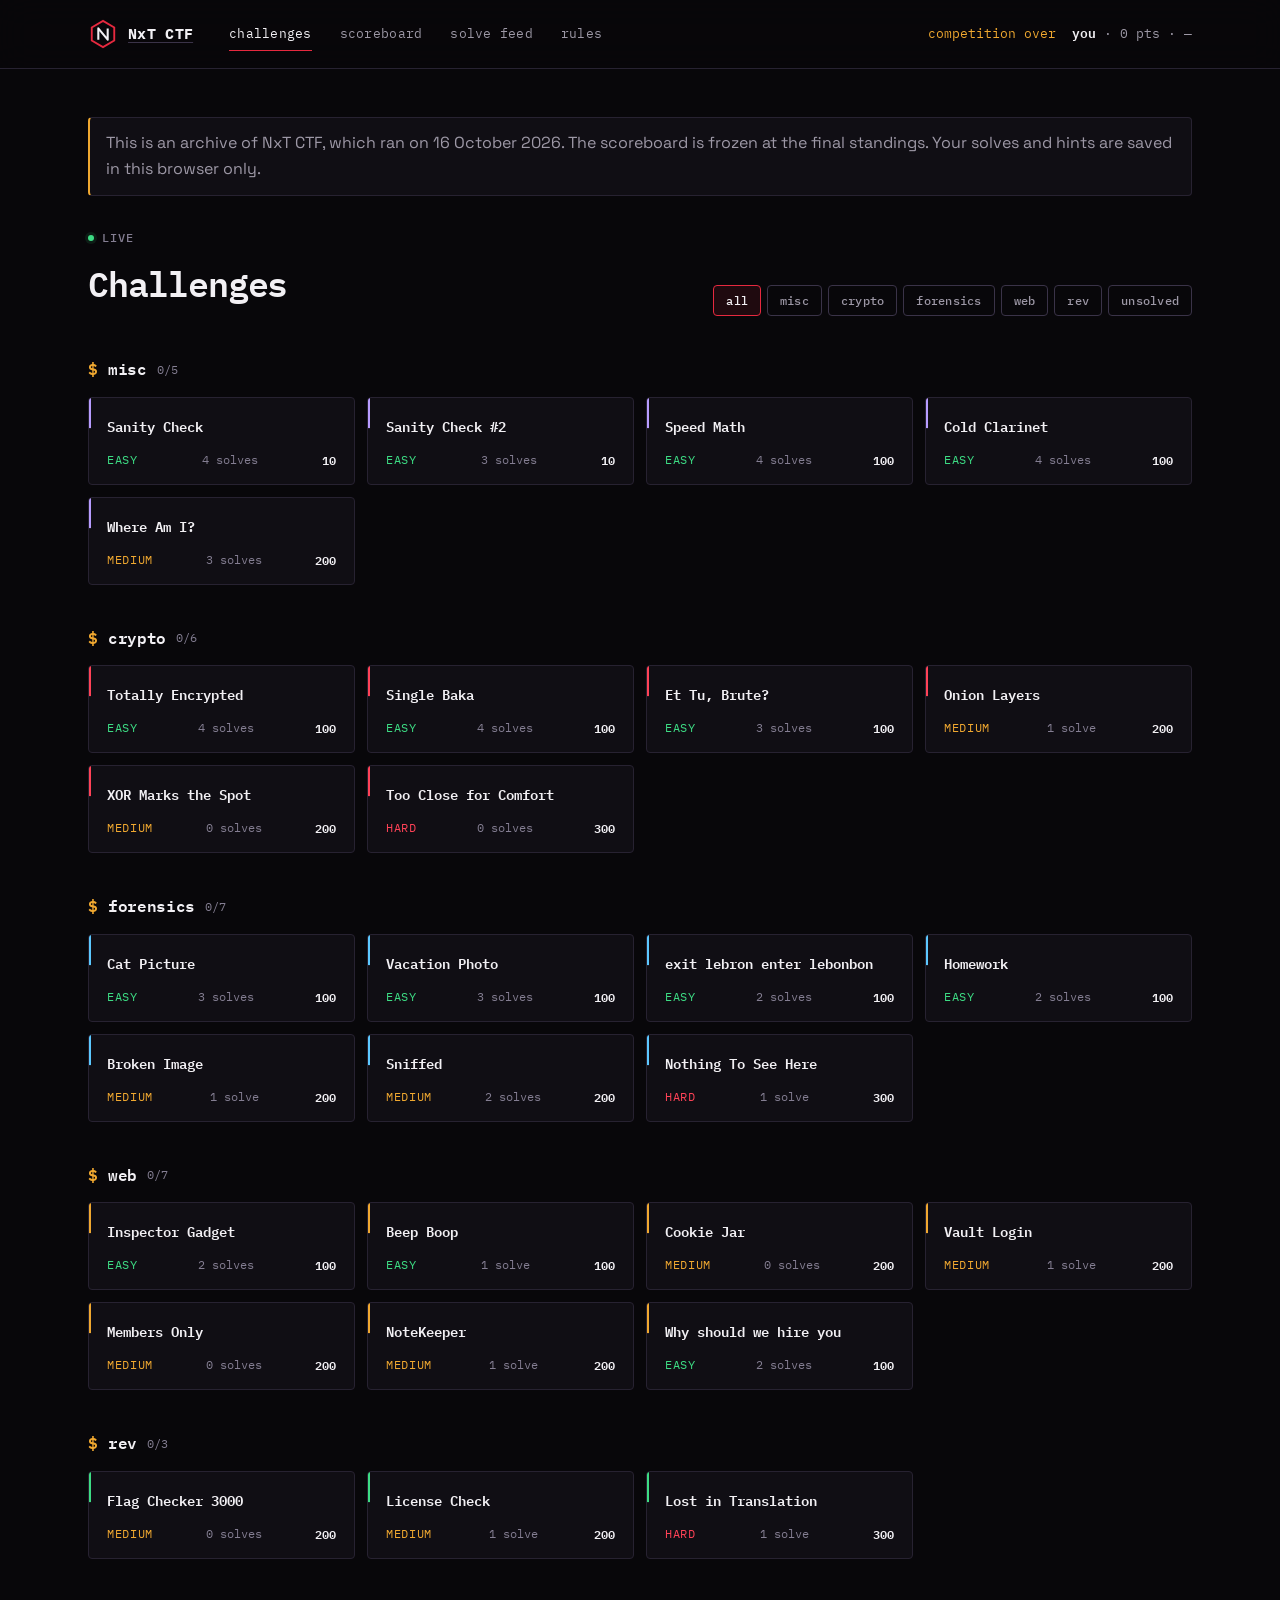
==== index.html @ 0be7c72e "NxT CTF 2026 archive" ====
<!doctype html>
<html lang="en">
<head>
  <meta charset="utf-8">
  <meta name="viewport" content="width=device-width, initial-scale=1">
  <title>NxT CTF</title>
  <meta name="theme-color" content="#08070a">
  <link rel="icon" href="data:image/svg+xml,%3Csvg xmlns='http://www.w3.org/2000/svg' viewBox='0 0 32 32'%3E%3Cpath d='M16 2l12 7v14l-12 7L4 23V9z' fill='%2308070a' stroke='%23e6293f' stroke-width='2'/%3E%3Cpath d='M11 22V10l10 12V10' fill='none' stroke='%23f2f0f4' stroke-width='2.2' stroke-linejoin='round'/%3E%3C/svg%3E">
  <link rel="preconnect" href="https://fonts.googleapis.com">
  <link rel="preconnect" href="https://fonts.gstatic.com" crossorigin>
  <link rel="stylesheet" href="https://fonts.googleapis.com/css2?family=IBM+Plex+Mono:wght@400;500;600;700&family=Space+Grotesk:wght@400;500;600&display=swap">
  <link rel="stylesheet" href="style.css">
  <style>#logout { display: none; } .archive-banner { margin: 0 0 32px; }</style>
</head>
<body>
  <header class="topbar">
    <div class="topbar-inner">
      <a class="brand" href="#challenges" aria-label="Challenges">
        <svg viewBox="0 0 32 32" aria-hidden="true"><path d="M16 2l12 7v14l-12 7L4 23V9z" fill="#08070a" stroke="#e6293f" stroke-width="2"/><path d="M11 22V10l10 12V10" fill="none" stroke="#f2f0f4" stroke-width="2.2" stroke-linejoin="round"/></svg>
        <span id="comp-name">NxT CTF</span>
      </a>
      <nav id="nav">
        <a href="#challenges" data-tab="challenges">challenges</a>
        <a href="#scoreboard" data-tab="scoreboard">scoreboard</a>
        <a href="#feed" data-tab="feed">solve feed</a>
        <a href="#rules" data-tab="rules">rules</a>
      </nav>
      <div class="right">
        <span id="timer" class="timer"></span>
        <span id="me" class="me"></span>
      </div>
    </div>
  </header>

  <main>
    <p class="banner archive-banner">This is an archive of NxT CTF, which ran on 16 October 2026. The scoreboard is frozen at the final standings. Your solves and hints are saved in this browser only.</p>
    <!-- Auth -->
    <section id="view-auth" class="view auth" hidden>
      <div class="card auth-card">
        <p class="eyebrow"><span class="dot"></span>Registration</p>
        <h1>Join the competition</h1>
        <p class="muted">Pick a player name and password. You'll use them to log back in.</p>
        <form id="auth-form">
          <label>Player name <input name="name" required minlength="2" maxlength="24" autocomplete="username"></label>
          <label>Password <input name="password" type="password" required minlength="6" autocomplete="current-password"></label>
          <label id="join-code-row" hidden>Join code <input name="joinCode" autocomplete="off"></label>
          <p id="auth-error" class="error"></p>
          <div class="row">
            <button type="submit" data-mode="register" class="primary">Register</button>
            <button type="submit" data-mode="login">Log in</button>
          </div>
        </form>
      </div>
    </section>

    <!-- Challenges -->
    <section id="view-challenges" class="view" hidden>
      <div class="section-head">
        <div>
          <p class="eyebrow"><span class="dot"></span>Live</p>
          <h1>Challenges</h1>
        </div>
        <div class="filters" id="filters"></div>
      </div>
      <p id="chal-banner" class="banner" hidden></p>
      <div id="chal-board"></div>
    </section>

    <!-- Scoreboard -->
    <section id="view-scoreboard" class="view" hidden>
      <p class="eyebrow"><span class="dot"></span>Standings</p>
      <h1>Scoreboard</h1>
      <div class="card chart-card"><div id="chart"></div><div id="legend" class="legend"></div></div>
      <div class="card">
        <table class="board">
          <thead><tr><th>#</th><th>Player</th><th class="num">Solves</th><th class="num">Score</th></tr></thead>
          <tbody id="board-body"></tbody>
        </table>
      </div>
    </section>

    <!-- Feed -->
    <section id="view-feed" class="view" hidden>
      <p class="eyebrow"><span class="dot"></span>Activity</p>
      <h1>Solve feed</h1>
      <ul id="feed-list" class="feed card"></ul>
    </section>

    <!-- Rules -->
    <section id="view-rules" class="view" hidden>
      <p class="eyebrow"><span class="dot"></span>Briefing</p>
      <h1>Rules &amp; getting started</h1>
      <div class="card prose">
        <h2>How it works</h2>
        <ul>
          <li>Each challenge hides a <b>flag</b>. Find it, paste it in, score points.</li>
          <li>Flags look like <code>NxT{some_text_here}</code>. Submit the whole thing, braces included.</li>
          <li>Flags are case-sensitive unless a challenge says otherwise.</li>
          <li>Hints are free and only you see them. Use them when you're stuck. That's how you learn.</li>
          <li>Ties are broken by who reached the score first.</li>
        </ul>
        <h2>No AI</h2>
        <p>This is a beginner comp. The point is for <i>you</i> to learn how this stuff works, so AI is off the table for the whole 2 hours.</p>
        <ul>
          <li>No chatbots or AI assistants: ChatGPT, Claude, Gemini, Copilot, DeepSeek, Perplexity, Grok, Meta AI, or anything like them.</li>
          <li>No AI built into other tools either: AI code completion in your editor, AI browser sidebars, AI "explain this" buttons, AI image analysis.</li>
          <li>Don't paste challenge text, files, code or screenshots into any AI, and don't ask AI to write a script for you.</li>
          <li>Search engines are fine, but skip the AI summary at the top (Google AI Overviews, Bing Copilot answers) and read real pages instead.</li>
          <li>Not sure if a tool counts? Ask an organizer <b>before</b> you use it.</li>
        </ul>
        <h2>What you <i>can</i> use</h2>
        <ul>
          <li>Search engines, documentation, Stack Overflow, Wikipedia, YouTube tutorials.</li>
          <li>Writeups from <b>other</b> CTFs, to learn a technique you haven't seen before.</li>
          <li>Normal (non-AI) tools like the ones listed below, plus scripts you write yourself.</li>
          <li>The hints. They're free, so use them.</li>
          <li>Organizers. Ask us if you're stuck or think a challenge is broken. We'll nudge, not solve.</li>
        </ul>
        <h2>Play fair</h2>
        <ul>
          <li>Solo play. One account per person, and don't log in to anyone else's.</li>
          <li>Don't share flags, answers or step-by-step help with other players during the comp. Swapping techniques after it ends is encouraged.</li>
          <li>Only attack the challenge pages under <code>/chal/</code>. Leave the scoreboard, the login and the server itself alone.</li>
          <li>No automated scanners or flooding (sqlmap, dirbuster, gobuster, nikto, DoS). None of the challenges need them.</li>
          <li>Don't brute-force the flag box. It's rate limited anyway.</li>
          <li>Found a bug that gives you flags you didn't earn? Tell an organizer instead of using it.</li>
        </ul>
        <h2>If you break the rules</h2>
        <ul>
          <li>Organizers can see every submission. Suspicious solves may get a "walk us through it" question.</li>
          <li>Breaking the rules gets your solves removed or gets you hidden from the scoreboard. Organizer decisions are final.</li>
          <li>Honestly, the only person you'd be cheating is yourself. A 300-point flag you didn't understand teaches you nothing.</li>
        </ul>
        <h2>Useful tools</h2>
        <ul>
          <li><a href="https://gchq.github.io/CyberChef/" target="_blank" rel="noopener">CyberChef</a>: decoding, encoding and data wrangling in the browser</li>
          <li>Your browser's <b>DevTools</b> (F12): view source, network, cookies</li>
          <li><a href="https://www.wireshark.org/" target="_blank" rel="noopener">Wireshark</a>: opening <code>.pcap</code> network captures</li>
          <li><a href="https://exiftool.org/" target="_blank" rel="noopener">exiftool</a>, <code>strings</code>, <code>file</code>, a hex editor (<a href="https://hexed.it/" target="_blank" rel="noopener">hexed.it</a>)</li>
          <li><a href="https://www.aperisolve.com/" target="_blank" rel="noopener">Aperi'Solve</a>: image steganography checks</li>
          <li><code>curl</code> for sending hand-crafted web requests (built into Windows 10+, macOS and Linux)</li>
          <li>Python 3 for scripting anything</li>
        </ul>
        <h2>Sanity check</h2>
        <p>You read the rules! Here's a free flag for the <b>Sanity Check</b> challenge:</p>
        <p class="flag-box"><code>NxT{welcome_to_the_arena}</code></p>
      </div>
    </section>

    <!-- Admin -->
    <section id="view-admin" class="view" hidden>
      <p class="eyebrow"><span class="dot"></span>Restricted</p>
      <h1>Admin</h1>
      <form id="admin-login" class="card row">
        <input id="admin-token" type="password" placeholder="Admin token from config.json" autocomplete="off">
        <button class="primary">Open</button>
        <p id="admin-error" class="error"></p>
      </form>
      <div id="admin-body"></div>
    </section>
  </main>

  <!-- Challenge modal -->
  <dialog id="modal">
    <form method="dialog" class="modal-close"><button aria-label="Close">✕</button></form>
    <div id="modal-body"></div>
  </dialog>

  <div id="toasts" class="toasts"></div>

  <script src="data.js"></script>
  <script src="archive-api.js"></script>
  <script src="app.js"></script>
  <script src="archive-ui.js"></script>
</body>
</html>
---- style.css ----
/* NxT CTF: shares its look with the NXT_CTFS team site (void black, signal red,
   Space Grotesk body, IBM Plex Mono for everything technical). */

:root {
  --void: #08070a;
  --panel: #100e14;
  --panel-2: #17141c;
  --wire: #272231;
  --wire-strong: #3a3348;

  --ink: #f2f0f4;
  --ink-2: #9d98a6;
  --ink-3: #847e92;

  --sig: #e6293f;
  --sig-hot: #ff4257;
  --sig-soft: rgba(230, 41, 63, 0.1);
  --sig-line: rgba(230, 41, 63, 0.28);

  --amber: #f0a830;
  --phos: #3ddc84;
  --phos-soft: rgba(61, 220, 132, 0.1);
  --phos-line: rgba(61, 220, 132, 0.28);

  --cat-misc: #b79cff;
  --cat-crypto: #ff4257;
  --cat-forensics: #5cc8ff;
  --cat-web: #f0a830;
  --cat-rev: #3ddc84;

  --radius: 4px;
  --nav-h: 68px;
  --ease: cubic-bezier(0.16, 1, 0.3, 1);
  --mono: "IBM Plex Mono", ui-monospace, SFMono-Regular, Menlo, Consolas, monospace;
  --sans: "Space Grotesk", -apple-system, BlinkMacSystemFont, "Segoe UI", sans-serif;
  color-scheme: dark;
}

*, *::before, *::after { box-sizing: border-box; }

html {
  scrollbar-color: var(--wire-strong) var(--void);
  scrollbar-width: thin;
  scroll-behavior: smooth;
}
::-webkit-scrollbar { width: 12px; height: 12px; }
::-webkit-scrollbar-track { background: var(--void); border-left: 1px solid var(--wire); }
::-webkit-scrollbar-thumb { background: var(--wire-strong); border: 3px solid var(--void); }
::-webkit-scrollbar-thumb:hover { background: var(--sig); }

body {
  margin: 0;
  min-height: 100vh;
  background: var(--void);
  color: var(--ink);
  font-family: var(--sans);
  font-size: 16px;
  line-height: 1.65;
  -webkit-font-smoothing: antialiased;
  overflow-x: hidden;
}

a { color: var(--ink); text-decoration-color: var(--wire-strong); text-underline-offset: 3px; transition: color .2s ease, text-decoration-color .2s ease; }
a:hover { color: var(--sig-hot); text-decoration-color: var(--sig); }
img { max-width: 100%; display: block; }
:focus-visible { outline: 2px solid var(--sig); outline-offset: 3px; border-radius: var(--radius); }
[hidden] { display: none !important; }

h1, h2, h3 { font-family: var(--mono); font-weight: 600; letter-spacing: -0.02em; line-height: 1.15; margin: 0; }
h1 { font-size: clamp(1.7rem, 4vw, 2.2rem); letter-spacing: -0.03em; line-height: 1.1; margin-bottom: 14px; }
h2 { font-size: 1.15rem; margin: 28px 0 10px; }

code {
  font-family: var(--mono);
  font-size: .88em;
  background: var(--panel-2);
  border: 1px solid var(--wire);
  padding: 1px 6px;
  border-radius: var(--radius);
}

.muted { color: var(--ink-2); }
.error { color: var(--sig-hot); min-height: 1.3em; margin: 6px 0; font-size: .92em; }

.eyebrow {
  display: flex;
  align-items: center;
  gap: 8px;
  margin: 0 0 16px;
  font-family: var(--mono);
  font-size: 12px;
  font-weight: 500;
  letter-spacing: .08em;
  text-transform: uppercase;
  color: var(--ink-3);
}
.eyebrow .dot { width: 6px; height: 6px; border-radius: 50%; background: var(--phos); box-shadow: 0 0 0 3px var(--phos-soft); }
.lede { color: var(--ink-2); max-width: 60ch; margin: 0 0 32px; }

/* Buttons + inputs */
button, input {
  font: inherit;
  font-family: var(--mono);
  font-size: 13px;
  color: var(--ink);
  background: var(--panel-2);
  border: 1px solid var(--wire-strong);
  border-radius: var(--radius);
  padding: 11px 16px;
}
input { width: 100%; background: var(--void); transition: border-color .2s ease; }
input::placeholder { color: var(--ink-3); }
input:hover { border-color: var(--ink-3); }
input:focus { outline: none; border-color: var(--sig); box-shadow: 0 0 0 3px var(--sig-soft); }

button {
  cursor: pointer;
  font-weight: 600;
  letter-spacing: .02em;
  transition: transform .15s ease, background .2s ease, border-color .2s ease;
}
button:hover { border-color: var(--sig); background: var(--sig-soft); }
button:active { transform: translateY(1px); }
button.primary { background: var(--sig); border-color: var(--sig); color: #fff; }
button.primary:hover { background: var(--sig-hot); border-color: var(--sig-hot); }
button:disabled { opacity: .5; cursor: default; }
.row { display: flex; gap: 10px; align-items: center; flex-wrap: wrap; }

/* Nav */
.topbar {
  position: sticky; top: 0; z-index: 20;
  background: rgba(8, 7, 10, .88);
  backdrop-filter: blur(16px) saturate(150%);
  -webkit-backdrop-filter: blur(16px) saturate(150%);
  border-bottom: 1px solid var(--wire);
}
.topbar-inner {
  max-width: 1200px; margin: 0 auto; padding: 0 48px;
  min-height: var(--nav-h);
  display: flex; align-items: center; gap: 36px; flex-wrap: wrap;
}
.brand { display: flex; align-items: center; gap: 10px; font-family: var(--mono); font-weight: 700; font-size: 15px; letter-spacing: .02em; white-space: nowrap; }
.brand svg { width: 30px; height: 30px; transition: transform .4s var(--ease); }
.brand:hover svg { transform: rotate(-12deg) scale(1.06); }

nav { display: flex; gap: 28px; flex-wrap: wrap; }
nav a {
  position: relative;
  font-family: var(--mono); font-size: 13px; letter-spacing: .02em;
  color: var(--ink-2); text-decoration: none; padding: 4px 0;
}
nav a::after {
  content: ""; position: absolute; left: 0; bottom: -2px; width: 100%; height: 1px;
  background: var(--sig); transform: scaleX(0); transform-origin: left;
  transition: transform .28s var(--ease);
}
nav a:hover { color: var(--ink); }
nav a:hover::after, nav a.active::after { transform: scaleX(1); }
nav a.active { color: var(--ink); }

.right { margin-left: auto; display: flex; gap: 16px; align-items: center; font-family: var(--mono); font-size: 13px; }
.timer { color: var(--amber); }
.me { color: var(--ink-2); }
.me b { color: var(--ink); font-weight: 600; }
.me button { padding: 5px 10px; font-size: 12px; margin-left: 10px; }
.me a { color: var(--ink-2); }

main { max-width: 1200px; margin: 0 auto; padding: 48px 48px 96px; }

.card {
  background: var(--panel);
  border: 1px solid var(--wire);
  border-radius: var(--radius);
  padding: 24px;
  margin-bottom: 16px;
}

/* Auth */
.auth { display: grid; place-items: center; min-height: 60vh; }
.auth-card { width: 100%; max-width: 420px; }
.auth-card label { display: block; margin: 16px 0; color: var(--ink-3); font-family: var(--mono); font-size: 11.5px; letter-spacing: .08em; text-transform: uppercase; }
.auth-card label input { margin-top: 6px; text-transform: none; letter-spacing: 0; }

/* Challenges */
.section-head { display: flex; justify-content: space-between; align-items: flex-end; gap: 16px; flex-wrap: wrap; margin-bottom: 8px; }
.filters { display: flex; gap: 6px; flex-wrap: wrap; }
.filters button { padding: 5px 12px; font-size: 12px; font-weight: 500; color: var(--ink-2); background: transparent; }
.filters button.active { color: var(--ink); border-color: var(--sig); background: var(--sig-soft); }
.banner { background: var(--panel); border: 1px solid var(--wire); border-left: 2px solid var(--amber); padding: 12px 16px; border-radius: var(--radius); color: var(--ink-2); }

.category { margin: 40px 0 14px; display: flex; align-items: center; gap: 10px; font-family: var(--mono); }
.category .prompt { color: var(--amber); font-weight: 600; }
.category h2 { margin: 0; font-size: 1rem; font-weight: 600; }
.category .count { color: var(--ink-3); font-size: 12px; }
.category .dot { margin-left: 2px; }
.grid { display: grid; grid-template-columns: repeat(auto-fill, minmax(230px, 1fr)); gap: 12px; }

.chal {
  position: relative;
  text-align: left;
  background: var(--panel);
  border: 1px solid var(--wire);
  border-radius: var(--radius);
  padding: 16px 18px 14px;
  font-family: var(--sans);
  font-weight: 400;
  letter-spacing: 0;
  overflow: hidden;
  transition: transform .25s var(--ease), border-color .2s ease, background .2s ease;
}
.chal::before {
  content: ""; position: absolute; left: 0; top: 0; bottom: 0; width: 2px;
  background: var(--cat, var(--sig));
  transform: scaleY(.35); transform-origin: top;
  transition: transform .3s var(--ease);
}
.chal:hover { transform: translateY(-2px); border-color: var(--wire-strong); background: var(--panel-2); }
.chal:hover::before { transform: scaleY(1); }
.chal .name { display: block; font-family: var(--mono); font-size: 14px; font-weight: 600; margin-bottom: 14px; color: var(--ink); }
.chal .meta { display: flex; justify-content: space-between; gap: 8px; font-family: var(--mono); font-size: 11.5px; color: var(--ink-3); }
.chal .pts { color: var(--ink); font-weight: 600; }
.chal.solved { border-color: var(--phos-line); background: linear-gradient(135deg, var(--phos-soft), var(--panel) 65%); }
.chal.solved::before { transform: scaleY(1); background: var(--phos); }
.chal.solved::after { content: "solved"; position: absolute; top: 12px; right: 14px; font-family: var(--mono); font-size: 10.5px; letter-spacing: .08em; text-transform: uppercase; color: var(--phos); }

.diff { text-transform: uppercase; letter-spacing: .06em; }
.diff.easy { color: var(--phos); }
.diff.medium { color: var(--amber); }
.diff.hard { color: var(--sig-hot); }

.cat-misc { --cat: var(--cat-misc); }
.cat-crypto { --cat: var(--cat-crypto); }
.cat-forensics { --cat: var(--cat-forensics); }
.cat-web { --cat: var(--cat-web); }
.cat-rev { --cat: var(--cat-rev); }
.dot { width: 8px; height: 8px; border-radius: 50%; background: var(--cat); display: inline-block; }

/* Modal */
dialog {
  width: min(660px, calc(100vw - 32px));
  max-height: calc(100vh - 64px);
  margin: auto;
  background: var(--panel);
  color: var(--ink);
  border: 1px solid var(--wire-strong);
  border-top: 2px solid var(--cat, var(--sig));
  border-radius: var(--radius);
  padding: 28px;
}
dialog::backdrop { background: rgba(8, 7, 10, .78); backdrop-filter: blur(4px); }
dialog[open] { animation: pop .3s var(--ease); }
@keyframes pop { from { opacity: 0; transform: translateY(8px) scale(.985); } }
.modal-close { position: absolute; top: 12px; right: 12px; margin: 0; }
.modal-close button { background: none; border: 0; color: var(--ink-3); font-size: 1rem; padding: 4px 8px; }
.modal-close button:hover { color: var(--ink); background: none; }
.modal-head h2 { margin: 0 0 8px; font-size: 1.35rem; padding-right: 28px; }
.modal-head .meta { color: var(--ink-3); font-family: var(--mono); font-size: 12px; display: flex; gap: 14px; flex-wrap: wrap; text-transform: uppercase; letter-spacing: .06em; }
.desc { margin: 20px 0; white-space: pre-wrap; overflow-wrap: anywhere; color: var(--ink-2); }
.desc code { white-space: pre-wrap; color: var(--ink); }
.files { display: flex; gap: 8px; flex-wrap: wrap; margin: 16px 0; }
.files a { background: var(--void); border: 1px solid var(--wire-strong); padding: 8px 14px; border-radius: var(--radius); text-decoration: none; font-family: var(--mono); font-size: 12.5px; }
.files a::before { content: "↓ "; color: var(--sig); }
.files a:hover { border-color: var(--sig); background: var(--sig-soft); color: var(--ink); }
.hints { margin: 18px 0; }
.hint { background: var(--void); border: 1px solid var(--wire); border-left: 2px solid var(--amber); padding: 10px 14px; border-radius: var(--radius); margin: 8px 0; white-space: pre-wrap; color: var(--ink-2); font-size: .95em; }
.hint b { font-family: var(--mono); color: var(--amber); font-weight: 600; }
.hints button { font-size: 12px; padding: 8px 14px; }
.submit-row { display: flex; gap: 8px; margin-top: 20px; }
.submit-row input { flex: 1; }
.result { margin: 10px 0 0; min-height: 1.4em; font-family: var(--mono); font-size: 13px; font-weight: 600; }
.result.ok { color: var(--phos); }
.result.bad { color: var(--sig-hot); }
.shake { animation: shake .3s; }
@keyframes shake { 25% { transform: translateX(-6px); } 75% { transform: translateX(6px); } }

/* Scoreboard */
.chart-card { padding: 20px 16px 12px; }
#chart svg { width: 100%; height: auto; display: block; }
#chart text { font-family: var(--mono); }
.legend { display: flex; flex-wrap: wrap; gap: 6px 18px; padding: 10px 8px 4px; font-family: var(--mono); font-size: 12px; color: var(--ink-2); }
.legend span { display: inline-flex; align-items: center; gap: 8px; }
.legend i { width: 14px; height: 2px; display: inline-block; }
table.board { width: 100%; border-collapse: collapse; }
.board th, .board td { padding: 12px 14px; text-align: left; border-bottom: 1px solid var(--wire); }
.board th { color: var(--ink-3); font-family: var(--mono); font-weight: 500; font-size: 11.5px; letter-spacing: .1em; text-transform: uppercase; }
.board tr:last-child td { border-bottom: 0; }
.board .num { text-align: right; font-family: var(--mono); }
.board tr.mine td { background: var(--sig-soft); }
.board td.rank { font-family: var(--mono); color: var(--ink-3); width: 56px; }
.board tr:nth-child(1) td.rank { color: var(--amber); }
.empty { color: var(--ink-3); text-align: center; padding: 28px; font-family: var(--mono); font-size: 13px; }

/* Feed */
.feed { list-style: none; padding: 8px 24px; }
.feed li { padding: 12px 0; border-bottom: 1px solid var(--wire); display: flex; gap: 16px; align-items: baseline; }
.feed li:last-child { border-bottom: 0; }
.feed time { color: var(--ink-3); font-family: var(--mono); font-size: 12px; min-width: 72px; }
.feed .blood { color: var(--sig-hot); font-family: var(--mono); font-size: 12px; font-weight: 700; letter-spacing: .06em; }

/* Rules */
.prose h2:first-child { margin-top: 0; }
.prose ul { padding-left: 20px; color: var(--ink-2); }
.prose li { margin: 6px 0; }
.prose li::marker { color: var(--sig); }
.prose b { color: var(--ink); font-weight: 600; }
.flag-box code { display: inline-block; font-size: 1rem; padding: 10px 14px; color: var(--phos); border-color: var(--phos-line); background: var(--phos-soft); }

/* Admin */
.admin-grid { display: grid; grid-template-columns: 1fr 1fr; gap: 16px; }
.admin-grid .card { overflow: auto; max-height: 480px; margin: 0; }
.admin-grid h2 { margin-top: 0; }
.admin-table { width: 100%; border-collapse: collapse; font-size: .88em; }
.admin-table td, .admin-table th { padding: 8px 10px; border-bottom: 1px solid var(--wire); text-align: left; vertical-align: top; }
.admin-table th { color: var(--ink-3); font-family: var(--mono); font-weight: 500; font-size: 11px; letter-spacing: .1em; text-transform: uppercase; position: sticky; top: -24px; background: var(--panel); }
.admin-table code { word-break: break-all; }
.admin-table .bad { color: var(--sig-hot); }
.admin-table .ok { color: var(--phos); }
.admin-table button { padding: 3px 9px; font-size: 11.5px; }

/* Toasts */
.toasts { position: fixed; bottom: 20px; right: 20px; display: flex; flex-direction: column; gap: 8px; z-index: 50; }
.toast {
  background: var(--panel-2);
  border: 1px solid var(--wire-strong);
  border-left: 2px solid var(--phos);
  padding: 12px 16px;
  border-radius: var(--radius);
  max-width: 340px;
  font-size: 14px;
  box-shadow: 0 16px 40px rgba(0, 0, 0, .55);
  animation: slide-in .35s var(--ease);
}
.toast.blood { border-left-color: var(--sig); }
@keyframes slide-in { from { transform: translateX(24px); opacity: 0; } }

@media (max-width: 768px) {
  .topbar-inner { padding: 12px 24px; gap: 12px 24px; }
  main { padding: 32px 24px 72px; }
  .right { margin-left: 0; width: 100%; justify-content: space-between; }
  .admin-grid { grid-template-columns: 1fr; }
  .toasts { left: 16px; right: 16px; }
  nav { gap: 20px; }
}

@media (prefers-reduced-motion: reduce) {
  *, *::before, *::after { animation: none !important; transition: none !important; scroll-behavior: auto !important; }
}
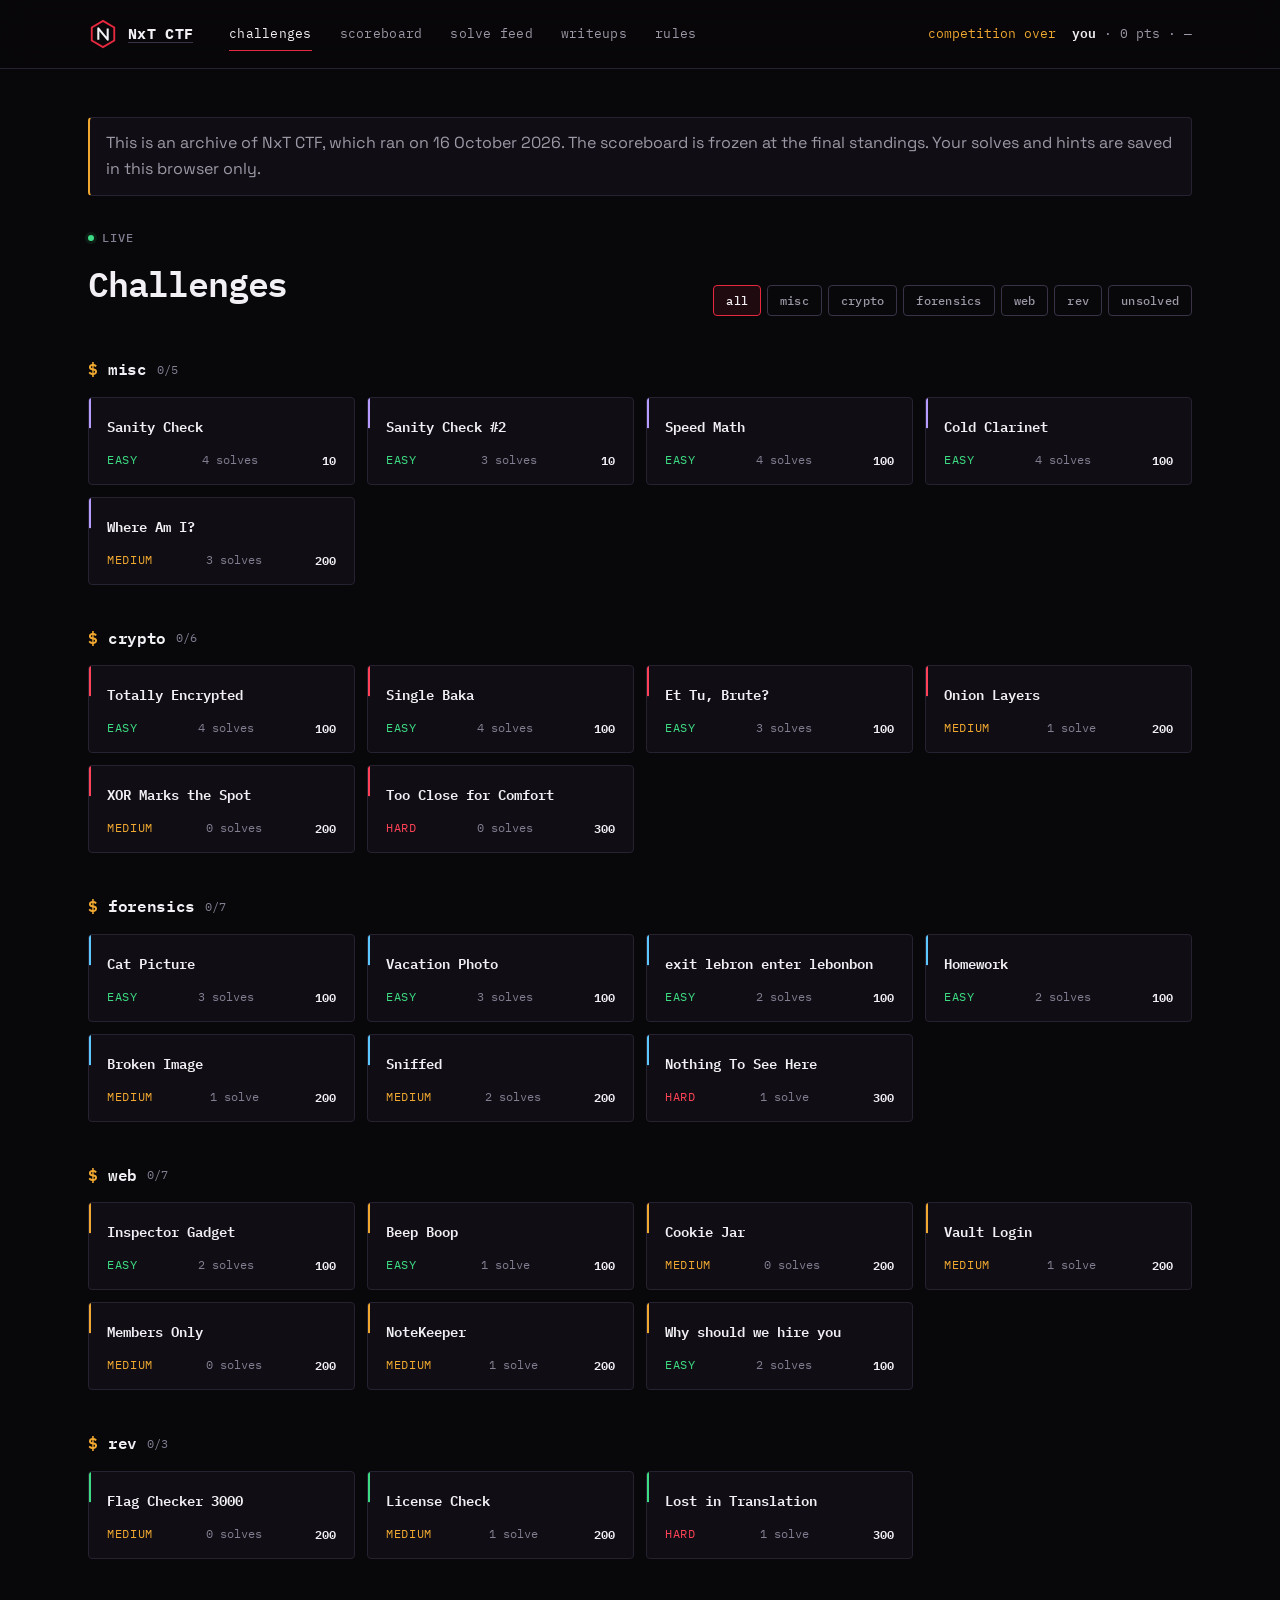
==== commit 82179e16: "Add writeups tab" ====
--- a/index.html
+++ b/index.html
@@ -10,7 +10,7 @@
   <link rel="preconnect" href="https://fonts.gstatic.com" crossorigin>
   <link rel="stylesheet" href="https://fonts.googleapis.com/css2?family=IBM+Plex+Mono:wght@400;500;600;700&family=Space+Grotesk:wght@400;500;600&display=swap">
   <link rel="stylesheet" href="style.css">
-  <style>#logout { display: none; } .archive-banner { margin: 0 0 32px; }</style>
+  <link rel="stylesheet" href="archive.css">
 </head>
 <body>
   <header class="topbar">
@@ -23,6 +23,7 @@
         <a href="#challenges" data-tab="challenges">challenges</a>
         <a href="#scoreboard" data-tab="scoreboard">scoreboard</a>
         <a href="#feed" data-tab="feed">solve feed</a>
+        <a href="#writeups" data-tab="writeups">writeups</a>
         <a href="#rules" data-tab="rules">rules</a>
       </nav>
       <div class="right">
@@ -147,6 +148,558 @@
       </div>
     </section>
 
+    <!-- Writeups (archive only) -->
+    <section id="view-writeups" class="view" hidden>
+      <div class="section-head">
+        <div>
+          <p class="eyebrow"><span class="dot"></span>Debrief</p>
+          <h1>Writeups</h1>
+        </div>
+        <div class="filters" id="wu-filters"><button data-filter="all">all</button><button data-filter="misc">misc</button><button data-filter="crypto">crypto</button><button data-filter="forensics">forensics</button><button data-filter="web">web</button><button data-filter="rev">rev</button></div>
+      </div>
+      <p class="lede">How each challenge was meant to be solved, with a no-code route and a script where it makes sense. Every card starts folded, so you won't spoil a challenge you're still working on.</p>
+      
+      <div class="wu-cat" data-cat="misc">
+        <div class="category cat-misc"><span class="prompt">$</span><h2>misc</h2><span class="count">5 writeups</span></div>
+        
+        
+        <details class="wu cat-misc" id="wu-misc-sanity" data-id="misc-sanity">
+          <summary>
+            <span class="name">Sanity Check</span>
+            <span class="tag">solved</span>
+            <span class="meta"><span class="diff easy">easy</span><span>4 solves</span><span class="pts">10</span></span>
+            <span class="toggle"></span>
+          </summary>
+          <div class="wu-body">
+            
+            <p><b>Flag:</b> <code>NxT{welcome_to_the_arena}</code></p>
+<p>The flag sits at the bottom of the Rules tab. The real lesson: <i>always read the rules and the challenge description carefully.</i> In real CTFs the rules tell you the flag format, what&#39;s in scope, and sometimes give away a free flag like this one.</p>
+          </div>
+        </details>
+        <details class="wu cat-misc" id="wu-misc-sanity-2" data-id="misc-sanity-2">
+          <summary>
+            <span class="name">Sanity Check #2</span>
+            <span class="tag">solved</span>
+            <span class="meta"><span class="diff easy">easy</span><span>3 solves</span><span class="pts">10</span></span>
+            <span class="toggle"></span>
+          </summary>
+          <div class="wu-body">
+            
+            <p><b>Flag:</b> <code>NxT{y0u_s33_m3_n0w_p0st3r_h4ck3r}</code></p>
+<p>The event poster in the Discord has the flag written in near-black text on the near-black background, just right of the big &quot;COMP&quot;. Turn your brightness up or bump the levels in any image editor and it pops out.</p>
+<p><b>Takeaway:</b> &quot;nothing there&quot; often means &quot;nothing there <i>at default contrast</i>&quot;. Always play with brightness/levels on image challenges.</p>
+          </div>
+        </details>
+        <details class="wu cat-misc" id="wu-misc-speed-math" data-id="misc-speed-math">
+          <summary>
+            <span class="name">Speed Math</span>
+            <span class="tag">solved</span>
+            <span class="meta"><span class="diff easy">easy</span><span>4 solves</span><span class="pts">100</span></span>
+            <span class="toggle"></span>
+          </summary>
+          <div class="wu-body">
+            <p class="banner"><b>Archive version:</b> the archived Speed Math runs in your browser, so the API and the scripts below only worked on the live comp server.</p>
+            <p><b>Flag:</b> <code>NxT{you_can_count_fast}</code></p>
+<p><b>What it teaches:</b> talking to an interactive service from a script. Lots of CTF challenges throw dozens of questions at you with a short timer, so you <i>have</i> to automate them.</p>
+<h3>By hand</h3>
+<p>Open the page, hit Start, and answer 5 questions with 15 seconds each. A calculator helps. Watch out for negative answers.</p>
+<h3>Look under the hood</h3>
+<p>DevTools → Network while you play shows the page is just calling two endpoints:</p>
+<ul><li><code>POST api/start</code> → <code>{&quot;round&quot;: 1, &quot;total&quot;: 5, &quot;question&quot;: &quot;96 * 78&quot;, &quot;timeLimit&quot;: 15}</code>, and sets a <code>mathsid</code> cookie</li><li><code>POST api/answer</code> with <code>{&quot;answer&quot;: 7488}</code> → the next question, an <code>error</code>, or finally <code>{&quot;flag&quot;: &quot;NxT{...}&quot;}</code></li></ul>
+<p>The <code>mathsid</code> cookie is how the server remembers <i>your</i> game. Lose the cookie and it has no idea which question you&#39;re answering.</p>
+<h3>With a script (the skill that actually matters)</h3>
+<pre><code>import requests
+
+URL = &quot;https://&lt;comp-link&gt;/chal/misc-speed-math/&quot;
+
+s = requests.Session()          # a Session keeps cookies between requests
+q = s.post(URL + &quot;api/start&quot;).json()
+while &quot;question&quot; in q:
+    print(q[&quot;question&quot;])
+    q = s.post(URL + &quot;api/answer&quot;, json={&quot;answer&quot;: eval(q[&quot;question&quot;])}).json()
+print(q)</code></pre>
+<p>(<code>pip install requests</code> if you don&#39;t have it.)</p>
+<p>The same idea with curl, saving and resending the cookie by hand:</p>
+<pre><code>curl -c jar.txt -X POST https://&lt;comp-link&gt;/chal/misc-speed-math/api/start
+curl -b jar.txt -c jar.txt -H &quot;Content-Type: application/json&quot; -d &#39;{&quot;answer&quot;: 7488}&#39; https://&lt;comp-link&gt;/chal/misc-speed-math/api/answer</code></pre>
+<blockquote><p>⚠️ <code>eval()</code> is fine here because we know exactly what the server sends. Never <code>eval()</code> untrusted input in real code.</p></blockquote>
+<p><b>Next step:</b> many CTFs serve challenges like this over raw TCP (<code>nc host port</code>) instead of HTTP. Same idea, different transport. Look up Python&#39;s <code>socket</code> module and the <code>pwntools</code> library.</p>
+          </div>
+        </details>
+        <details class="wu cat-misc" id="wu-misc-cold-clarinet" data-id="misc-cold-clarinet">
+          <summary>
+            <span class="name">Cold Clarinet</span>
+            <span class="tag">solved</span>
+            <span class="meta"><span class="diff easy">easy</span><span>4 solves</span><span class="pts">100</span></span>
+            <span class="toggle"></span>
+          </summary>
+          <div class="wu-body">
+            
+            <p><b>Flag:</b> <code>NxT{kai_brooks}</code></p>
+<p>Open the YouTube link and expand the description. It was uploaded through DistroKid, so YouTube auto-generates a credits block listing <b>Clarinet: Kai Brooks</b>. Format it as the challenge asks and you have <code>NxT{kai_brooks}</code>.</p>
+<p><b>Takeaway:</b> OSINT is mostly knowing where public info lives. Descriptions, credits, metadata and profile pages give away more than people expect.</p>
+          </div>
+        </details>
+        <details class="wu cat-misc" id="wu-misc-where-am-i" data-id="misc-where-am-i">
+          <summary>
+            <span class="name">Where Am I?</span>
+            <span class="tag">solved</span>
+            <span class="meta"><span class="diff medium">medium</span><span>3 solves</span><span class="pts">200</span></span>
+            <span class="toggle"></span>
+          </summary>
+          <div class="wu-body">
+            
+            <p><b>Flag:</b> <code>NxT{clementi_road}</code> (<code>NxT{clementi_rd}</code> is also accepted)</p>
+<p>The metadata has been stripped, so <code>exiftool</code> gives you nothing. You have to read the picture:</p>
+<ol><li><b>Country.</b> Cars drive on the left, the kerbs are painted in black-and-white stripes, the railings are green, and the street is lined with massive rain trees. That combination screams Singapore.</li><li><b>Narrow it down.</b> A wide multi-lane road with a planted divider, a signalised junction and dense greenery on both sides: a major arterial road through a leafy area, not a town centre.</li><li><b>Confirm.</b> Clementi Road runs from Bukit Timah down to the West Coast past NUS. Drop into Google Street View along it and match the trees, the railings and the junction layout.</li></ol>
+<p><b>Takeaway:</b> geolocation is about stacking small clues (driving side, road markings, kerbs, vegetation, street furniture) until only one place fits.</p>
+          </div>
+        </details>
+      </div>
+      <div class="wu-cat" data-cat="crypto">
+        <div class="category cat-crypto"><span class="prompt">$</span><h2>crypto</h2><span class="count">6 writeups</span></div>
+        <div class="wu-intro"><p>A big part of beginner &quot;crypto&quot; is telling <b>encoding</b> (reversible by anyone, no key: Base64, hex) apart from <b>encryption</b> (needs a key: Caesar, XOR, RSA). Learn to recognise encodings by sight:</p>
+<div class="table-wrap"><table><thead><tr><th>Looks like</th><th>Probably</th></tr></thead><tbody><tr><td><code>A-Z a-z 0-9 + /</code>, ends with <code>=</code> or <code>==</code></td><td>Base64</td></tr><tr><td><code>0-9 a-f</code> only, even length</td><td>Hex</td></tr><tr><td><code>A-Z 2-7</code> only, padded with <code>=</code></td><td>Base32</td></tr><tr><td>Letters shifted, punctuation untouched</td><td>Caesar / ROT13</td></tr></tbody></table></div></div>
+        
+        <details class="wu cat-crypto" id="wu-crypto-base64" data-id="crypto-base64">
+          <summary>
+            <span class="name">Totally Encrypted</span>
+            <span class="tag">solved</span>
+            <span class="meta"><span class="diff easy">easy</span><span>4 solves</span><span class="pts">100</span></span>
+            <span class="toggle"></span>
+          </summary>
+          <div class="wu-body">
+            
+            <p><b>Flag:</b> <code>NxT{base64_is_not_encryption}</code></p>
+<p>The string <code>TnhUe...</code> is Base64 (the <code>TnhUe</code> prefix is literally <code>NxT{</code> encoded, which is worth memorising for this comp).</p>
+<ul><li><b>CyberChef:</b> recipe &quot;From Base64&quot;</li><li><b>Terminal:</b> <code>echo TnhUe... | base64 -d</code></li><li><b>Python:</b> <code>import base64; base64.b64decode(&quot;TnhUe...&quot;)</code></li></ul>
+<p><b>Takeaway:</b> Base64 is an <i>encoding</i>. It hides nothing.</p>
+          </div>
+        </details>
+        <details class="wu cat-crypto" id="wu-crypto-single-baka" data-id="crypto-single-baka">
+          <summary>
+            <span class="name">Single Baka</span>
+            <span class="tag">solved</span>
+            <span class="meta"><span class="diff easy">easy</span><span>4 solves</span><span class="pts">100</span></span>
+            <span class="toggle"></span>
+          </summary>
+          <div class="wu-body">
+            
+            <p><b>Flag:</b> <code>NxT{N1CH0LAU5_AND_THR1SHNA}</code></p>
+<p>Same trick as Totally Encrypted: <code>TnhUe...</code> is Base64 for <code>NxT{</code>. One &quot;From Base64&quot; in CyberChef, or <code>echo TnhUe04xQ0gwTEFVNV9BTkRfVEhSMVNITkF9 | base64 -d</code>.</p>
+<p><b>Takeaway:</b> once you&#39;ve seen <code>TnhUe</code> in this comp, you&#39;ll recognise it instantly.</p>
+          </div>
+        </details>
+        <details class="wu cat-crypto" id="wu-crypto-caesar" data-id="crypto-caesar">
+          <summary>
+            <span class="name">Et Tu, Brute?</span>
+            <span class="tag">solved</span>
+            <span class="meta"><span class="diff easy">easy</span><span>3 solves</span><span class="pts">100</span></span>
+            <span class="toggle"></span>
+          </summary>
+          <div class="wu-body">
+            
+            <p><b>Flag:</b> <code>NxT{caesar_would_be_proud}</code></p>
+<p>The ciphertext starts <code>UeA{</code>. We know the plaintext starts <code>NxT{</code>, so the last letter T→A is a shift of 7 (T=19, A=0, and 19+7=26≡0). Shift every letter back by 7.</p>
+<ul><li><b>CyberChef:</b> &quot;ROT13&quot; with amount <code>19</code> (that&#39;s −7 mod 26)</li><li><b>dcode.fr</b> Caesar cipher → brute force shows all 25 options</li></ul>
+<pre><code>ct = &quot;UeA{jhlzhy_dvbsk_il_wyvbk}&quot;
+for shift in range(26):
+    pt = &quot;&quot;.join(chr((ord(c) - 97 - shift) % 26 + 97) if c.islower()
+                 else chr((ord(c) - 65 - shift) % 26 + 65) if c.isupper() else c for c in ct)
+    if pt.startswith(&quot;NxT&quot;):
+        print(shift, pt)</code></pre>
+<p><b>Takeaway:</b> with only 25 possible keys, brute force is instant. Known plaintext (the flag format!) tells you the key directly.</p>
+          </div>
+        </details>
+        <details class="wu cat-crypto" id="wu-crypto-layers" data-id="crypto-layers">
+          <summary>
+            <span class="name">Onion Layers</span>
+            <span class="tag">solved</span>
+            <span class="meta"><span class="diff medium">medium</span><span>1 solve</span><span class="pts">200</span></span>
+            <span class="toggle"></span>
+          </summary>
+          <div class="wu-body">
+            
+            <p><b>Flag:</b> <code>NxT{cyberchef_is_your_friend}</code></p>
+<p>Peel one layer at a time, and after each step ask &quot;what does this look like now?&quot;</p>
+<ol><li><code>onion.txt</code> is Base64 → decode → you get a long hex string</li><li>Hex (<code>0-9a-f</code>) → decode → you get uppercase letters, digits 2–7 and <code>=</code> padding</li><li>That&#39;s Base32 → decode → <code>GENVA{plorepurs_vf_lbhe_sevraq}</code></li><li>Letters look shifted, braces untouched → ROT13 → flag</li></ol>
+<p><b>CyberChef:</b> <code>From Base64</code> → <code>From Hex</code> → <code>From Base32</code> → <code>ROT13</code>. CyberChef&#39;s <b>Magic</b> operation (with &quot;Intensive mode&quot;) can find most of these on its own.</p>
+<pre><code>import base64, codecs
+s = open(&quot;onion.txt&quot;).read().strip()
+s = base64.b64decode(s).decode()
+s = bytes.fromhex(s).decode()
+s = base64.b32decode(s).decode()
+print(codecs.decode(s, &quot;rot13&quot;))</code></pre>
+          </div>
+        </details>
+        <details class="wu cat-crypto" id="wu-crypto-xor" data-id="crypto-xor">
+          <summary>
+            <span class="name">XOR Marks the Spot</span>
+            <span class="tag">solved</span>
+            <span class="meta"><span class="diff medium">medium</span><span>0 solves</span><span class="pts">200</span></span>
+            <span class="toggle"></span>
+          </summary>
+          <div class="wu-body">
+            
+            <p><b>Flag:</b> <code>NxT{single_byte_xor_is_weak}</code></p>
+<p>XOR facts you need:</p>
+<ul><li><code>a ^ a = 0</code> and <code>a ^ 0 = a</code>, so <code>p ^ k ^ k = p</code>. XOR undoes itself.</li><li>If <code>c = p ^ k</code>, then <code>k = p ^ c</code>. Knowing <b>one plaintext byte reveals the key.</b></li></ul>
+<p>The first ciphertext byte is <code>0x14</code>. The first plaintext byte is <code>N</code> = <code>0x4e</code>. Key = <code>0x14 ^ 0x4e = 0x5a</code>.</p>
+<ul><li><b>CyberChef:</b> <code>From Hex</code> → <code>XOR</code> (key <code>5a</code>, hex), or <code>XOR Brute Force</code> and search for <code>NxT</code></li></ul>
+<pre><code>data = bytes.fromhex(&quot;0e081b131421...&quot;)  # paste the full hex
+key = data[0] ^ ord(&quot;T&quot;)
+print(bytes(b ^ key for b in data).decode())</code></pre>
+<p><b>Takeaway:</b> single-byte XOR has only 256 keys. Repeating a short key is barely better, and known plaintext breaks it the same way.</p>
+          </div>
+        </details>
+        <details class="wu cat-crypto" id="wu-crypto-rsa" data-id="crypto-rsa">
+          <summary>
+            <span class="name">Too Close for Comfort</span>
+            <span class="tag">solved</span>
+            <span class="meta"><span class="diff hard">hard</span><span>0 solves</span><span class="pts">300</span></span>
+            <span class="toggle"></span>
+          </summary>
+          <div class="wu-body">
+            
+            <p><b>Flag:</b> <code>NxT{close_primes_are_bad_primes}</code></p>
+<p><b>RSA in 30 seconds:</b></p>
+<ul><li>Pick primes p, q. Public modulus <code>n = p*q</code>. Public exponent <code>e</code> (usually 65537).</li><li><code>φ(n) = (p-1)(q-1)</code>. Private key <code>d = e⁻¹ mod φ(n)</code>.</li><li>Encrypt: <code>c = mᵉ mod n</code>. Decrypt: <code>m = cᵈ mod n</code>.</li><li>Security depends entirely on <b>n being hard to factor.</b></li></ul>
+<p>A 512-bit n would normally take serious compute to factor. But the description says q was found by counting up from p, so <code>p ≈ q ≈ √n</code>. <b>Fermat&#39;s method</b> writes <code>n = a² − b² = (a−b)(a+b)</code> and searches upward from <code>a = ⌈√n⌉</code>. When p and q are close, b is tiny and it finishes in a handful of steps.</p>
+<pre><code>from math import isqrt
+
+n = ...  # from output.txt
+e = 65537
+c = ...
+
+a = isqrt(n) + 1
+while True:
+    b2 = a * a - n
+    b = isqrt(b2)
+    if b * b == b2:
+        break
+    a += 1
+p, q = a - b, a + b
+assert p * q == n
+
+d = pow(e, -1, (p - 1) * (q - 1))
+m = pow(c, d, n)
+print(bytes.fromhex(hex(m)[2:]).decode())</code></pre>
+<p>No-code alternative: paste n into <a href="https://www.alpertron.com.ar/ECM.HTM" target="_blank" rel="noopener">alpertron.com.ar/ECM.HTM</a>. It tries Fermat-style tricks automatically. Then use dcode.fr&#39;s RSA decoder with p, q, e and c.</p>
+<p><b>Takeaway:</b> RSA is only as strong as your primes. Other classic beginner RSA weaknesses to look up: small e with small m, shared primes between keys, and n that&#39;s on <a href="http://factordb.com" target="_blank" rel="noopener">factordb.com</a>.</p>
+          </div>
+        </details>
+      </div>
+      <div class="wu-cat" data-cat="forensics">
+        <div class="category cat-forensics"><span class="prompt">$</span><h2>forensics</h2><span class="count">7 writeups</span></div>
+        <div class="wu-intro"><p>The forensics starter kit: <b><code>file</code></b> (what is this really?), <b><code>strings</code></b> (any readable text?), <b><code>exiftool</code></b> (metadata?), a <b>hex editor</b> (look at the raw bytes), <b>binwalk</b> (anything embedded?), and <b>Wireshark</b> for network captures. Running the first four on every file takes 30 seconds and solves a surprising number of challenges.</p></div>
+        
+        <details class="wu cat-forensics" id="wu-forensics-strings" data-id="forensics-strings">
+          <summary>
+            <span class="name">Cat Picture</span>
+            <span class="tag">solved</span>
+            <span class="meta"><span class="diff easy">easy</span><span>3 solves</span><span class="pts">100</span></span>
+            <span class="toggle"></span>
+          </summary>
+          <div class="wu-body">
+            
+            <p><b>Flag:</b> <code>NxT{strings_finds_everything}</code></p>
+<p>The flag was appended after the end of the JPEG (after the <code>FF D9</code> end-of-image marker). Image viewers stop reading there, so the picture looks normal.</p>
+<pre><code>strings cat.jpg | grep NxT</code></pre>
+<p>On Windows: open in <a href="https://hexed.it" target="_blank" rel="noopener">hexed.it</a> and scroll to the end, or use Sysinternals <code>strings.exe</code>.</p>
+<p><b>Takeaway:</b> <code>strings</code> is always the first thing to try.</p>
+          </div>
+        </details>
+        <details class="wu cat-forensics" id="wu-forensics-meta" data-id="forensics-meta">
+          <summary>
+            <span class="name">Vacation Photo</span>
+            <span class="tag">solved</span>
+            <span class="meta"><span class="diff easy">easy</span><span>3 solves</span><span class="pts">100</span></span>
+            <span class="toggle"></span>
+          </summary>
+          <div class="wu-body">
+            
+            <p><b>Flag:</b> <code>NxT{always_check_the_metadata}</code></p>
+<pre><code>exiftool vacation.png</code></pre>
+<p>The <code>Comment</code> field holds the flag. It&#39;s stored in a compressed <code>zTXt</code> chunk, which is why <code>strings</code> alone shows nothing useful. Online alternatives: any &quot;EXIF viewer&quot; site, or Aperi&#39;Solve.</p>
+<p><b>Takeaway:</b> real photos leak camera model, timestamps and GPS coordinates. Metadata is a goldmine in both CTFs and real OSINT.</p>
+          </div>
+        </details>
+        <details class="wu cat-forensics" id="wu-forensics-lebron" data-id="forensics-lebron">
+          <summary>
+            <span class="name">exit lebron enter lebonbon</span>
+            <span class="tag">solved</span>
+            <span class="meta"><span class="diff easy">easy</span><span>2 solves</span><span class="pts">100</span></span>
+            <span class="toggle"></span>
+          </summary>
+          <div class="wu-body">
+            
+            <p><b>Flag:</b> <code>NxT{Y0U_AR3_MY_5UN5H1NE}</code></p>
+<p><code>exiftool lebron.jpg</code> shows a <b>Comment</b> field: <code>heres your flag!: NxT{Y0U_AR3_MY_5UN5H1NE}</code>. It&#39;s stored in the JPEG&#39;s COM segment, uncompressed, so <code>strings lebron.jpg | grep NxT</code> finds it too.</p>
+<p><b>Takeaway:</b> check metadata on every image before you start staring at pixels.</p>
+          </div>
+        </details>
+        <details class="wu cat-forensics" id="wu-forensics-zip" data-id="forensics-zip">
+          <summary>
+            <span class="name">Homework</span>
+            <span class="tag">solved</span>
+            <span class="meta"><span class="diff easy">easy</span><span>2 solves</span><span class="pts">100</span></span>
+            <span class="toggle"></span>
+          </summary>
+          <div class="wu-body">
+            
+            <p><b>Flag:</b> <code>NxT{file_extensions_lie}</code></p>
+<pre><code>$ file homework.txt
+homework.txt: Zip archive data ...</code></pre>
+<p>The first two bytes are <code>PK</code> (after Phil Katz, inventor of ZIP). Rename to <code>.zip</code> and extract, or run <code>unzip homework.txt</code>. The flag is in <code>notes/flag.txt</code>.</p>
+<p><b>Takeaway:</b> the extension is just part of the name. Magic bytes tell you the real type. Worth memorising: <code>PK</code> = ZIP (also .docx/.jar/.apk), <code>\x89PNG</code> = PNG, <code>\xFF\xD8\xFF</code> = JPEG, <code>%PDF</code> = PDF, <code>\x7FELF</code> = Linux executable, <code>MZ</code> = Windows executable.</p>
+          </div>
+        </details>
+        <details class="wu cat-forensics" id="wu-forensics-magic" data-id="forensics-magic">
+          <summary>
+            <span class="name">Broken Image</span>
+            <span class="tag">solved</span>
+            <span class="meta"><span class="diff medium">medium</span><span>1 solve</span><span class="pts">200</span></span>
+            <span class="toggle"></span>
+          </summary>
+          <div class="wu-body">
+            
+            <p><b>Flag:</b> <code>NxT{MAGIC_BYTES_MATTER}</code></p>
+<p><code>file broken.png</code> says <code>data</code> because the first 8 bytes were zeroed. In a hex editor you can still see <code>IHDR</code>, <code>IDAT</code> and <code>IEND</code>, which are PNG chunk names, so it&#39;s clearly a PNG.</p>
+<p>Every PNG starts with <code>89 50 4E 47 0D 0A 1A 0A</code>. In hexed.it, select the first 8 bytes, type those values, export, and open the image. The flag is drawn in it.</p>
+<pre><code>data = bytearray(open(&quot;broken.png&quot;, &quot;rb&quot;).read())
+data[:8] = bytes.fromhex(&quot;89504E470D0A1A0A&quot;)
+open(&quot;fixed.png&quot;, &quot;wb&quot;).write(data)</code></pre>
+<p><b>Takeaway:</b> &quot;corrupted file&quot; challenges usually mean a broken header. Compare against a known-good file of the same type.</p>
+          </div>
+        </details>
+        <details class="wu cat-forensics" id="wu-forensics-pcap" data-id="forensics-pcap">
+          <summary>
+            <span class="name">Sniffed</span>
+            <span class="tag">solved</span>
+            <span class="meta"><span class="diff medium">medium</span><span>2 solves</span><span class="pts">200</span></span>
+            <span class="toggle"></span>
+          </summary>
+          <div class="wu-body">
+            
+            <p><b>Flag:</b> <code>NxT{plaintext_passwords_on_the_wire}</code></p>
+<ol><li>Open <code>capture.pcap</code> in Wireshark.</li><li>Filter: <code>http.request.method == &quot;POST&quot;</code> → one packet, <code>POST /login</code>.</li><li><p>Right-click → <b>Follow → TCP Stream</b>. You&#39;ll see:</p>
+<pre><code>username=jsmith&amp;password=NxT%7Bplaintext_passwords_on_the_wire%7D</code></pre></li><li>URL-decode it (<code>%7B</code> = <code>{</code>, <code>%7D</code> = <code>}</code>). Wireshark&#39;s packet details pane also shows the decoded &quot;HTML Form URL Encoded&quot; fields.</li></ol>
+<p>Also handy: <b>Statistics → Conversations</b> for an overview, and <b>File → Export Objects → HTTP</b> to pull out transferred files.</p>
+<p><b>Takeaway:</b> anything sent over plain HTTP can be read by anyone on the network path. That&#39;s why HTTPS matters.</p>
+          </div>
+        </details>
+        <details class="wu cat-forensics" id="wu-forensics-lsb" data-id="forensics-lsb">
+          <summary>
+            <span class="name">Nothing To See Here</span>
+            <span class="tag">solved</span>
+            <span class="meta"><span class="diff hard">hard</span><span>1 solve</span><span class="pts">300</span></span>
+            <span class="toggle"></span>
+          </summary>
+          <div class="wu-body">
+            
+            <p><b>Flag:</b> <code>NxT{least_significant_but_most_important}</code></p>
+<p>A real cat photo, but the first few hundred colour values carry a hidden message. <b>LSB steganography.</b> Each pixel has R, G, B values from 0–255. Changing the lowest bit (e.g. 200 → 201) is invisible to the eye, but each pixel can then carry 3 hidden bits.</p>
+<p>The fastest route: upload to <a href="https://www.aperisolve.com" target="_blank" rel="noopener">aperisolve.com</a> or run <code>zsteg nothing.png</code> and look at the <code>b1,rgb,lsb,xy</code> line.</p>
+<p>By hand with Python + Pillow (<code>pip install pillow</code>):</p>
+<pre><code>from PIL import Image
+
+img = Image.open(&quot;nothing.png&quot;).convert(&quot;RGB&quot;)
+bits = [v &amp; 1 for px in img.getdata() for v in px]   # R,G,B lowest bits, row by row
+out = bytearray()
+for i in range(0, len(bits), 8):
+    byte = int(&quot;&quot;.join(map(str, bits[i:i + 8])), 2)  # most significant bit first
+    if byte == 0:
+        break
+    out.append(byte)
+print(out.decode())</code></pre>
+<p><b>Takeaway:</b> for any image challenge, run the stego checklist: strings → exiftool → binwalk → zsteg/Aperi&#39;Solve → look at individual bit planes (StegSolve or StegOnline).</p>
+          </div>
+        </details>
+      </div>
+      <div class="wu-cat" data-cat="web">
+        <div class="category cat-web"><span class="prompt">$</span><h2>web</h2><span class="count">7 writeups</span></div>
+        <div class="wu-intro"><p>The two most important web tools are already on your computer: your browser&#39;s <b>DevTools</b> (F12) and <b>curl</b>. The golden rule of web security, and the theme of this whole category: <b>everything the client sends can be changed by the user.</b> Cookies, headers, hidden form fields, JavaScript checks, IDs in URLs: all of it.</p></div>
+        
+        <details class="wu cat-web" id="wu-web-inspector" data-id="web-inspector">
+          <summary>
+            <span class="name">Inspector Gadget</span>
+            <span class="tag">solved</span>
+            <span class="meta"><span class="diff easy">easy</span><span>2 solves</span><span class="pts">100</span></span>
+            <span class="toggle"></span>
+          </summary>
+          <div class="wu-body">
+            
+            <p><b>Flag:</b> <code>NxT{v1ew_s0urce_is_a_superpower}</code></p>
+<ul><li><b>View Source</b> (Ctrl+U) → an HTML comment: <code>&lt;!-- Part 1 of 3: NxT{v1ew_s --&gt;</code></li><li>The source links <code>style.css</code> → <code>/* Part 2 of 3: 0urce_is_a_ */</code></li><li>And <code>script.js</code> → <code>// Part 3 of 3: superpower}</code></li></ul>
+<p>DevTools → <b>Sources</b> (Chrome) / <b>Debugger</b> (Firefox) lists every file the page loaded.</p>
+<p><b>Takeaway:</b> developers leave comments, API keys and internal URLs in front-end code all the time.</p>
+          </div>
+        </details>
+        <details class="wu cat-web" id="wu-web-robots" data-id="web-robots">
+          <summary>
+            <span class="name">Beep Boop</span>
+            <span class="tag">solved</span>
+            <span class="meta"><span class="diff easy">easy</span><span>1 solve</span><span class="pts">100</span></span>
+            <span class="toggle"></span>
+          </summary>
+          <div class="wu-body">
+            
+            <p><b>Flag:</b> <code>NxT{robots_cant_keep_secrets}</code></p>
+<p><code>robots.txt</code> tells search-engine crawlers what not to index:</p>
+<pre><code>User-agent: *
+Disallow: /chal/web-robots/super-secret-admin-panel/</code></pre>
+<p>Visit that path. (On a real site robots.txt lives at the root, e.g. <code>example.com/robots.txt</code>. Here it&#39;s under the challenge folder.)</p>
+<p><b>Takeaway:</b> <code>robots.txt</code> is a public list of places someone would rather you didn&#39;t look. Check it, along with <code>sitemap.xml</code>, <code>.git/</code> and <code>.env</code>, on every web target.</p>
+          </div>
+        </details>
+        <details class="wu cat-web" id="wu-web-cookie" data-id="web-cookie">
+          <summary>
+            <span class="name">Cookie Jar</span>
+            <span class="tag">solved</span>
+            <span class="meta"><span class="diff medium">medium</span><span>0 solves</span><span class="pts">200</span></span>
+            <span class="toggle"></span>
+          </summary>
+          <div class="wu-body">
+            <p class="banner"><b>Archive version:</b> the DevTools route works the same in the archive. The curl command only worked on the live server, since the archived page checks the cookie in JavaScript.</p>
+            <p><b>Flag:</b> <code>NxT{cookies_are_user_controlled}</code></p>
+<p>The site sets <code>role=guest</code>. DevTools → Application/Storage → Cookies → change the value to <code>admin</code> → refresh.</p>
+<pre><code>curl -H &quot;Cookie: role=admin&quot; http://HOST:8080/chal/web-cookie/</code></pre>
+<p><b>Takeaway:</b> never trust a cookie the server didn&#39;t sign. Real apps use signed or encrypted sessions (e.g. JWTs, Flask&#39;s signed cookies) so users can&#39;t just edit them. Breaking <i>those</i> comes later.</p>
+          </div>
+        </details>
+        <details class="wu cat-web" id="wu-web-client" data-id="web-client">
+          <summary>
+            <span class="name">Vault Login</span>
+            <span class="tag">solved</span>
+            <span class="meta"><span class="diff medium">medium</span><span>1 solve</span><span class="pts">200</span></span>
+            <span class="toggle"></span>
+          </summary>
+          <div class="wu-body">
+            
+            <p><b>Flag:</b> <code>NxT{never_trust_the_client}</code></p>
+<p>The password check runs in JavaScript, so the answer has to ship to your browser:</p>
+<pre><code>const secret = [125,116,110,101,...];
+function check(pw) {
+  const mine = pw.split(&#39;&#39;).reverse().map(c =&gt; c.charCodeAt(0));
+  ...
+}</code></pre>
+<p><code>secret</code> holds the character codes of the password, reversed. In the DevTools console:</p>
+<pre><code>String.fromCharCode(...secret.slice().reverse())</code></pre>
+<p><b>Takeaway:</b> client-side validation is for convenience, never for security. Anything checked in the browser can be read or skipped.</p>
+          </div>
+        </details>
+        <details class="wu cat-web" id="wu-web-agent" data-id="web-agent">
+          <summary>
+            <span class="name">Members Only</span>
+            <span class="tag">solved</span>
+            <span class="meta"><span class="diff medium">medium</span><span>0 solves</span><span class="pts">200</span></span>
+            <span class="toggle"></span>
+          </summary>
+          <div class="wu-body">
+            <p class="banner"><b>Archive version:</b> a static site can&#39;t read request headers or send an <code>X-Flag</code> header, so the curl route below only worked on the live server. In the archive, set the DevTools user agent to <code>CTFBrowser/1.0</code> and reload: the flag appears on the page.</p>
+            <p><b>Flag:</b> <code>NxT{headers_tell_stories}</code></p>
+<p>The server checks the <code>User-Agent</code> header for <code>CTFBrowser/1.0</code>, then sends the flag in a custom response header.</p>
+<pre><code>curl -i -A &quot;CTFBrowser/1.0&quot; http://HOST:8080/chal/web-agent/</code></pre>
+<p><code>-A</code> sets the User-Agent and <code>-i</code> shows response headers. You&#39;ll see <code>X-Flag: NxT{...}</code>.</p>
+<p>In Chrome: DevTools → ⋮ → More tools → <b>Network conditions</b> → uncheck &quot;Use browser default&quot; → type <code>CTFBrowser/1.0</code> → reload → Network tab → click the request → Response Headers.</p>
+<p><b>Takeaway:</b> headers are just text the client chooses. Burp Suite (Community edition is free) lets you intercept and edit any request. Learn it next.</p>
+          </div>
+        </details>
+        <details class="wu cat-web" id="wu-web-idor" data-id="web-idor">
+          <summary>
+            <span class="name">NoteKeeper</span>
+            <span class="tag">solved</span>
+            <span class="meta"><span class="diff medium">medium</span><span>1 solve</span><span class="pts">200</span></span>
+            <span class="toggle"></span>
+          </summary>
+          <div class="wu-body">
+            <p class="banner"><b>Archive version:</b> notes live at <code>api/notes/&lt;id&gt;.json</code> instead of <code>api/notes?id=&lt;id&gt;</code>, so ask for <code>api/notes/1.json</code>.</p>
+            <p><b>Flag:</b> <code>NxT{check_your_object_references}</code></p>
+<p>DevTools → Network shows the page fetching <code>api/notes?id=1337</code>. Try other IDs:</p>
+<pre><code>/chal/web-idor/api/notes?id=1    → admin&#39;s note with the flag
+/chal/web-idor/api/notes?id=42   → a joke</code></pre>
+<p><b>Takeaway:</b> this is an <b>IDOR</b> (Insecure Direct Object Reference), one of the most common real-world bugs (part of OWASP&#39;s #1, Broken Access Control). The server must check that the logged-in user actually owns the object. To find these, look for any ID in a URL or request body and try changing it.</p>
+          </div>
+        </details>
+        <details class="wu cat-web" id="wu-web-hire-me" data-id="web-hire-me">
+          <summary>
+            <span class="name">Why should we hire you</span>
+            <span class="tag">solved</span>
+            <span class="meta"><span class="diff easy">easy</span><span>2 solves</span><span class="pts">100</span></span>
+            <span class="toggle"></span>
+          </summary>
+          <div class="wu-body">
+            
+            <p><b>Flag:</b> <code>NxT{D0_U_L1K3_MY_P0Rtf0L10?}</code></p>
+<p>The challenge links to an external portfolio site. View the source (Ctrl+U) and you&#39;ll find several HTML comments, most of them decoys (&quot;heres your flag...?&quot;, &quot;lol jokes&quot;). The real one is:</p>
+<pre><code>&lt;!--heres your flag: AkG{Q0_H_Y1X3_ZL_C0Egs0Y10?}(hint. use a website called: cyberchef cooking up ROT13)</code></pre>
+<p><code>AkG</code> is <code>NxT</code> shifted by 13. Run it through CyberChef&#39;s <b>ROT13</b> recipe (digits and symbols don&#39;t change).</p>
+<p><b>Takeaway:</b> comments ship to every visitor. And when a string looks <i>almost</i> like the flag format, try a rotation.</p>
+          </div>
+        </details>
+      </div>
+      <div class="wu-cat" data-cat="rev">
+        <div class="category cat-rev"><span class="prompt">$</span><h2>rev</h2><span class="count">3 writeups</span></div>
+        <div class="wu-intro"><p>Reverse engineering means working out what a program does without (good) source code, then using that knowledge. These three start easy: source you can read, source you can change, and bytecode. Next steps after this comp: compiled C binaries in <b>Ghidra</b> (free, from the NSA).</p></div>
+        
+        <details class="wu cat-rev" id="wu-rev-python" data-id="rev-python">
+          <summary>
+            <span class="name">Flag Checker 3000</span>
+            <span class="tag">solved</span>
+            <span class="meta"><span class="diff medium">medium</span><span>0 solves</span><span class="pts">200</span></span>
+            <span class="toggle"></span>
+          </summary>
+          <div class="wu-body">
+            
+            <p><b>Flag:</b> <code>NxT{xor_and_add_reversed}</code></p>
+<pre><code>for i, ch in enumerate(flag):
+    if ((ord(ch) ^ 0x42) + i) % 256 != enc[i]:
+        return False</code></pre>
+<p>For each character: XOR with <code>0x42</code>, then add the position <code>i</code>. To reverse it, undo the steps <b>in the opposite order</b>: subtract <code>i</code>, then XOR with <code>0x42</code> (XOR undoes itself).</p>
+<pre><code>enc = [...]  # copy from checker.py
+print(&quot;&quot;.join(chr(((e - i) % 256) ^ 0x42) for i, e in enumerate(enc)))</code></pre>
+<p>Run <code>python checker.py</code> and paste the result to confirm.</p>
+<p><b>Takeaway:</b> most &quot;checker&quot; challenges are a chain of reversible steps. Write down each operation, then invert them from last to first.</p>
+          </div>
+        </details>
+        <details class="wu cat-rev" id="wu-rev-license" data-id="rev-license">
+          <summary>
+            <span class="name">License Check</span>
+            <span class="tag">solved</span>
+            <span class="meta"><span class="diff medium">medium</span><span>1 solve</span><span class="pts">200</span></span>
+            <span class="toggle"></span>
+          </summary>
+          <div class="wu-body">
+            
+            <p><b>Flag:</b> <code>NxT{you_control_the_code}</code></p>
+<p>The license is checked against a SHA-256 hash, and you can&#39;t reverse a hash. But the reward is computed by <code>unlockReward()</code>, which needs no license at all. The <code>if</code> just guards whether it gets called.</p>
+<p>Change:</p>
+<pre><code>if (hash === VALID_LICENSE_HASH) {</code></pre>
+<p>to</p>
+<pre><code>if (true) {</code></pre>
+<p>and run <code>node license.js</code>. Or add <code>console.log(unlockReward());</code> at the end, or paste the <code>reward</code> array and <code>unlockReward</code> function into your browser console.</p>
+<p><b>Takeaway:</b> if code runs on your machine, you control it. That&#39;s why software license checks get cracked, and why secrets must never live in client-side code. In compiled programs the same trick is called &quot;patching a jump&quot;.</p>
+          </div>
+        </details>
+        <details class="wu cat-rev" id="wu-rev-bytecode" data-id="rev-bytecode">
+          <summary>
+            <span class="name">Lost in Translation</span>
+            <span class="tag">solved</span>
+            <span class="meta"><span class="diff hard">hard</span><span>1 solve</span><span class="pts">300</span></span>
+            <span class="toggle"></span>
+          </summary>
+          <div class="wu-body">
+            
+            <p><b>Flag:</b> <code>NxT{bytecode_is_readable}</code></p>
+<p>Python runs code on a stack machine. Read the disassembly one source line (the numbers on the left) at a time:</p>
+<div class="table-wrap"><table><thead><tr><th>Line</th><th>Bytecode gist</th><th>Python</th></tr></thead><tbody><tr><td>2–3</td><td><code>len(flag)</code>, <code>25</code>, <code>!=</code> → <code>RETURN False</code></td><td><code>if len(flag) != 25: return False</code></td></tr><tr><td>4–5</td><td><code>flag[None:4]</code>, <code>&#39;NxT{&#39;</code>, <code>!=</code></td><td><code>if flag[:4] != &quot;NxT{&quot;: ...</code></td></tr><tr><td>6–7</td><td><code>flag[-1]</code>, <code>&#39;}&#39;</code></td><td><code>if flag[-1] != &quot;}&quot;: ...</code></td></tr><tr><td>8</td><td><code>flag[4:-1].split(&#39;_&#39;)</code> → <code>parts</code></td><td><code>parts = flag[4:-1].split(&quot;_&quot;)</code></td></tr><tr><td>9–10</td><td><code>len(parts) != 3</code></td><td>three words separated by <code>_</code></td></tr><tr><td>11–12</td><td><code>parts[0][None:None:-1]</code>, <code>&#39;edocetyb&#39;</code></td><td><code>parts[0][::-1] == &quot;edocetyb&quot;</code> → <code>parts[0] = &quot;bytecode&quot;</code></td></tr><tr><td>13–14</td><td><code>chr(105) + chr(115)</code></td><td><code>parts[1] == &quot;is&quot;</code> (105 = <code>i</code>, 115 = <code>s</code>)</td></tr><tr><td>15–16</td><td><code>parts[2]</code>, <code>&#39;readable&#39;</code></td><td><code>parts[2] == &quot;readable&quot;</code></td></tr></tbody></table></div>
+<p>Put it together: <code>NxT{</code> + <code>bytecode</code> + <code>_</code> + <code>is</code> + <code>_</code> + <code>readable</code> + <code>}</code> = 25 characters. ✔</p>
+<p><b>Takeaway:</b> bytecode looks scary but it&#39;s very regular. <code>LOAD_*</code> pushes values, operations pop them, and each <code>POP_JUMP_IF_*</code> is an <code>if</code>. The same patient, line-by-line approach works for Java bytecode, .NET IL, and eventually assembly.</p>
+          </div>
+        </details>
+      </div>
+    </section>
+
     <!-- Admin -->
     <section id="view-admin" class="view" hidden>
       <p class="eyebrow"><span class="dot"></span>Restricted</p>
--- a/archive.css
+++ b/archive.css
@@ -0,0 +1,88 @@
+/* Archive-only styles (tools/build-static.js). Builds on public/style.css. */
+
+#logout { display: none; }
+.archive-banner { margin: 0 0 32px; }
+
+/* Writeups */
+.wu-cat .category { margin-top: 40px; }
+.wu-intro { color: var(--ink-2); max-width: 75ch; margin: 0 0 16px; }
+.wu-intro p { margin: 0 0 12px; }
+.wu-intro b { color: var(--ink); font-weight: 600; }
+
+.wu {
+  position: relative;
+  background: var(--panel);
+  border: 1px solid var(--wire);
+  border-radius: var(--radius);
+  margin-bottom: 10px;
+  transition: border-color .2s ease, background .2s ease;
+}
+.wu::before {
+  content: ""; position: absolute; left: -1px; top: -1px; bottom: -1px; width: 2px;
+  background: var(--cat, var(--sig));
+  transform: scaleY(.35); transform-origin: top;
+  transition: transform .3s var(--ease);
+}
+.wu:hover, .wu[open] { border-color: var(--wire-strong); }
+.wu:hover::before, .wu[open]::before { transform: scaleY(1); }
+.wu.solved { border-color: var(--phos-line); }
+.wu.solved::before { background: var(--phos); }
+
+.wu > summary {
+  list-style: none;
+  cursor: pointer;
+  display: flex; align-items: center; gap: 8px 20px; flex-wrap: wrap;
+  padding: 14px 18px 14px 20px;
+  font-family: var(--mono);
+}
+.wu > summary::-webkit-details-marker { display: none; }
+.wu > summary:hover { background: var(--panel-2); }
+.wu .name { flex: 1 1 220px; font-size: 14px; font-weight: 600; color: var(--ink); }
+.wu .meta { display: flex; gap: 16px; font-size: 11.5px; color: var(--ink-3); }
+.wu .meta .pts { color: var(--ink); font-weight: 600; }
+.wu .tag { font-size: 10.5px; letter-spacing: .08em; text-transform: uppercase; color: var(--phos); }
+.wu:not(.solved) .tag { display: none; }
+.wu .toggle { font-size: 11.5px; color: var(--ink-3); white-space: nowrap; }
+.wu .toggle::before { content: "show writeup "; }
+.wu .toggle::after { content: "+"; display: inline-block; width: 1ch; color: var(--sig); }
+.wu[open] .toggle::before { content: "hide "; }
+.wu[open] .toggle::after { content: "−"; }
+
+.wu-body { padding: 4px 28px 28px; border-top: 1px solid var(--wire); overflow-wrap: anywhere; }
+.wu-body > :first-child { margin-top: 20px; }
+.wu-body p, .wu-body li { color: var(--ink-2); max-width: 78ch; }
+.wu-body p { margin: 0 0 14px; }
+.wu-body b { color: var(--ink); font-weight: 600; }
+.wu-body i { color: var(--ink); }
+.wu-body h3, .wu-body h4 { font-size: .95rem; margin: 28px 0 10px; color: var(--ink); }
+.wu-body h3::before { content: "## "; color: var(--amber); }
+.wu-body ul, .wu-body ol { padding-left: 22px; margin: 0 0 14px; }
+.wu-body li { margin: 6px 0; }
+.wu-body li::marker { color: var(--sig); font-family: var(--mono); font-size: .9em; }
+.wu-body pre {
+  background: var(--void);
+  border: 1px solid var(--wire);
+  border-radius: var(--radius);
+  padding: 14px 16px;
+  margin: 10px 0 16px;
+  overflow-x: auto;
+  font-size: 13px;
+  line-height: 1.55;
+  overflow-wrap: normal;
+}
+.wu-body pre code { background: none; border: 0; padding: 0; font-size: inherit; color: var(--ink); }
+.wu-body blockquote { margin: 0 0 14px; padding: 10px 14px; background: var(--void); border: 1px solid var(--wire); border-left: 2px solid var(--amber); border-radius: var(--radius); }
+.wu-body blockquote p { margin: 0; }
+.table-wrap { overflow-x: auto; margin: 0 0 16px; }
+.wu-body table, .wu-intro table { border-collapse: collapse; font-size: .92em; }
+.wu-body th, .wu-body td, .wu-intro th, .wu-intro td { padding: 8px 14px 8px 0; text-align: left; border-bottom: 1px solid var(--wire); vertical-align: top; }
+.wu-body th, .wu-intro th { color: var(--ink-3); font-family: var(--mono); font-weight: 500; font-size: 11px; letter-spacing: .1em; text-transform: uppercase; }
+.wu-body .banner { margin: 20px 0 16px; font-size: .95em; }
+
+.wu-link { margin: 18px 0 0; font-family: var(--mono); font-size: 12.5px; }
+.wu-link a { color: var(--ink-3); }
+.wu-link a:hover { color: var(--sig-hot); }
+
+@media (max-width: 768px) {
+  .wu-body { padding: 4px 18px 22px; }
+}
